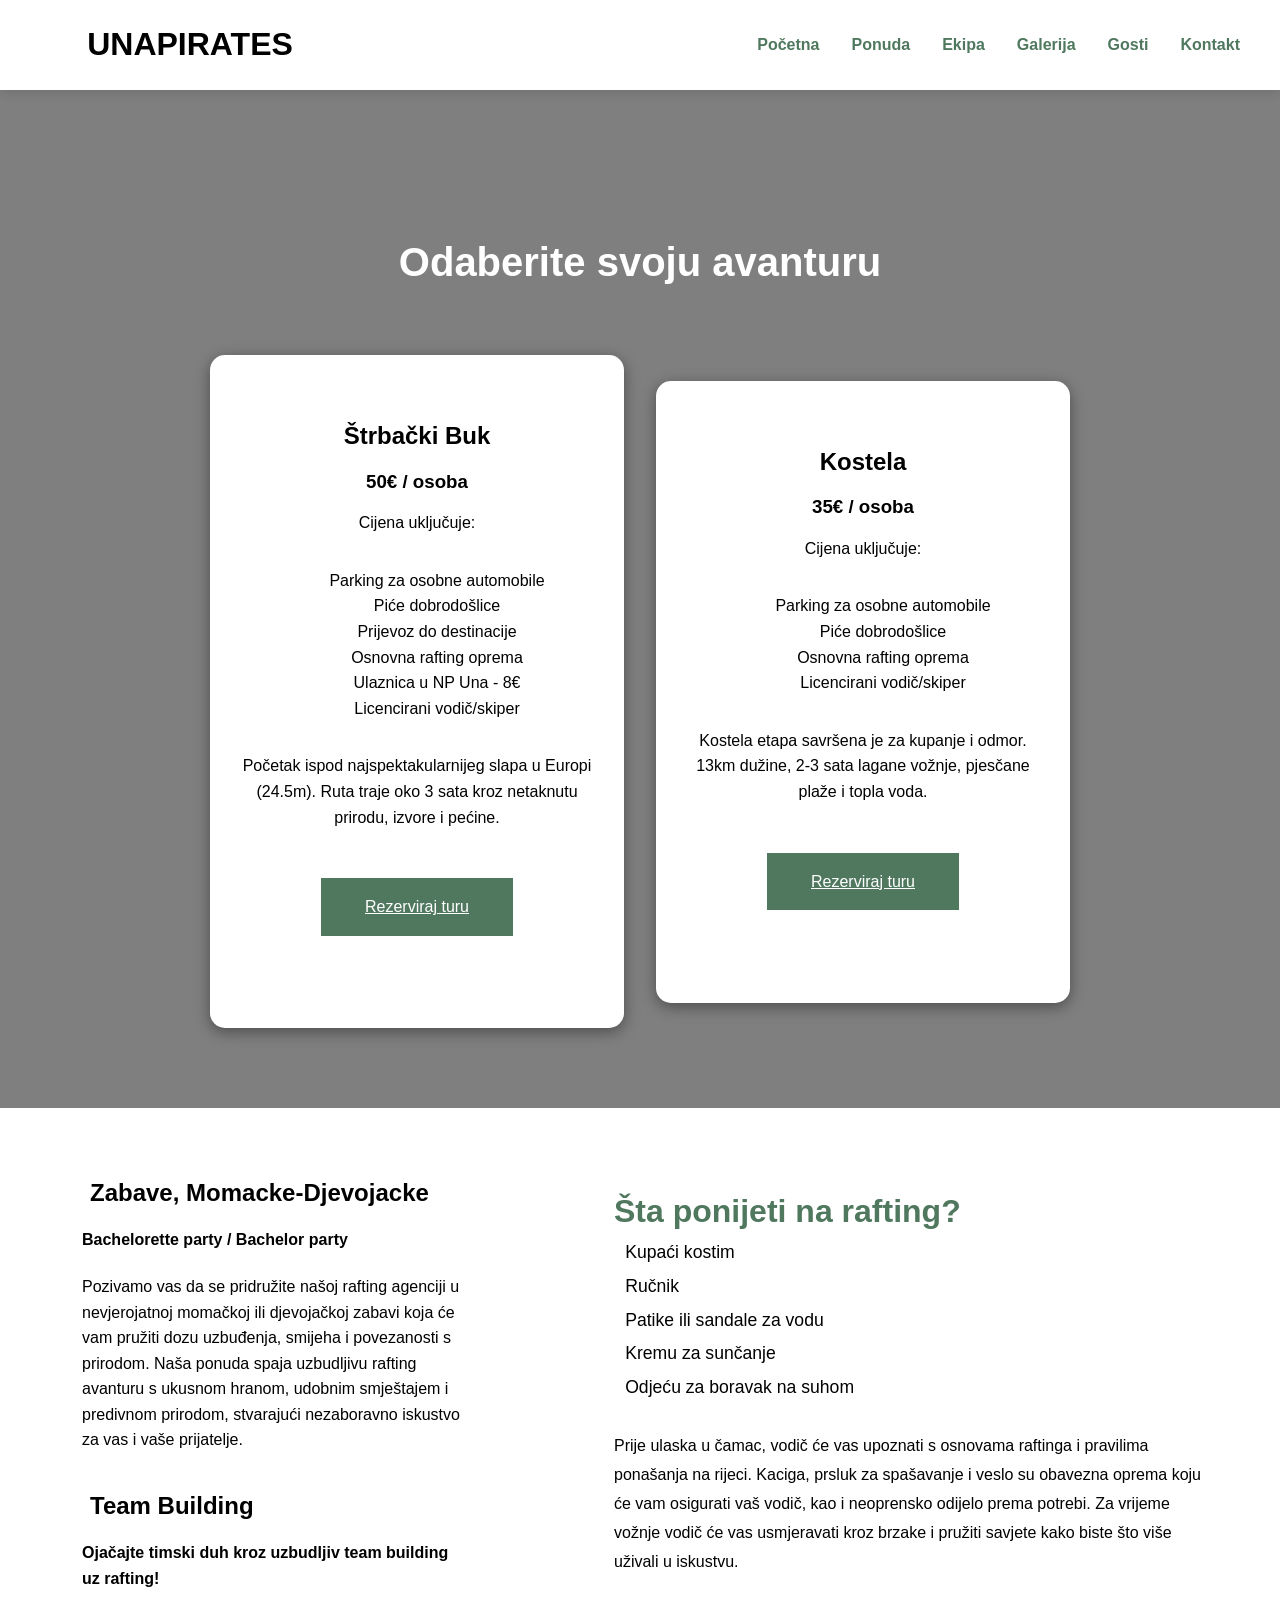
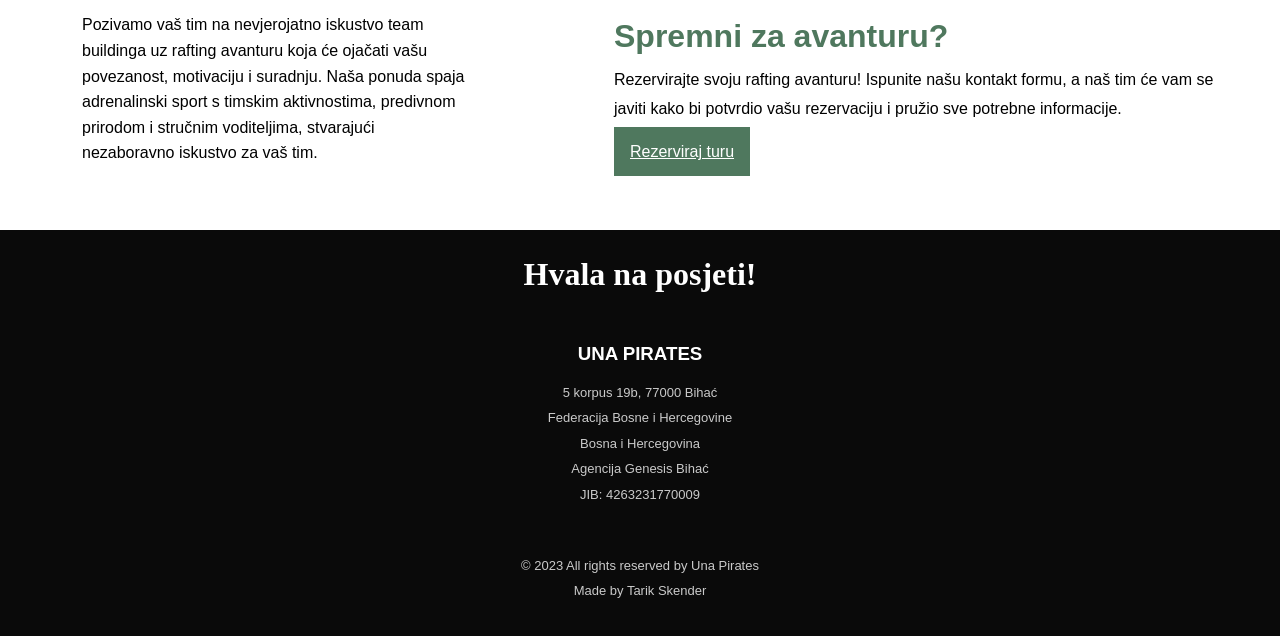
==== aktivnosti.html @ 762ec2bd "Prvi push, dodan gitignore za folder -materijali-" ====
<!DOCTYPE html>
<html>
<head>
    <meta name="viewport" content="width=device-width, initial-scale=1" />
    <meta charset="utf-8" />
    <link rel="stylesheet" href="./css/main.css" />
    <link rel="stylesheet" href="./css/mbar.css" />
    <link rel="stylesheet" href="./css/carousel.css" />
    <link rel="stylesheet" href="./css/offers.css" />
    <link rel="stylesheet" href="./css/navbar.css" />
    <script src="https://kit.fontawesome.com/53f832df41.js" crossorigin="anonymous"></script>
    <script src="https://ajax.googleapis.com/ajax/libs/jquery/3.5.1/jquery.min.js"></script>
    <title>UNA PIRATES</title>
    <link rel="icon" href="materijali/logo.webp" type="image/x-icon" />
</head>
<body>
    <input type="checkbox" id="active" />
    <label for="active" class="menu-btn"><i class="fas fa-bars"></i></label>
    <div class="wrapper">
        <img src="./materijali/logo.webp" class="menu-image" />
        <ul>
            <li><a href="index.html">Pocetna</a></li>
            <li><a href="index.html#usluge">Ponuda</a></li>
            <li><a href="index.html#ekipa">Ekipa</a></li>
            <li><a href="index.html#galerija">Galerija</a></li>
            <li><a href="index.html#gosti">Gosti</a></li>
            <li><a href="index.html#kontakt">Kontakt</a></li>
            <div id="google_translate_element"></div>
        </ul>
    </div>

    <header class="site-header">
        <nav class="navbar-container">
            <div class="logo-section">
                <h1 class="navbar-logo-text">UNAPIRATES</h1>
            </div>
            <ul class="navbar-links">
                <li><a href="index.html"><i class="fas fa-home"></i> Početna</a></li>
                <li><a href="index.html#usluge"><i class="fas fa-list"></i> Ponuda</a></li>
                <li><a href="index.html#ekipa"><i class="fas fa-users"></i> Ekipa</a></li>
                <li><a href="index.html#galerija"><i class="fas fa-images"></i> Galerija</a></li>
                <li><a href="index.html#gosti"><i class="fas fa-comment"></i> Gosti</a></li>
                <li><a href="index.html#kontakt"><i class="fas fa-envelope"></i> Kontakt</a></li>
            </ul>
        </nav>
    </header>

    <section class="offers-section">
        <div></div>
        <h1 class="offers-title">Odaberite svoju avanturu</h1>
        <div class="offers-cards">
            <!-- Štrbački Buk Card -->
            <div class="offer-card main-offer">
                <i class="fas fa-water offer-icon"></i>
                <h2>Štrbački Buk</h2>
                <h3 class="price">50€ / osoba</h3>
                <p class="includes">Cijena uključuje:</p>
                <ul class="offer-list">
                    <li><i class="fas fa-car"></i> Parking za osobne automobile</li>
                    <li><i class="fas fa-glass-cheers"></i> Piće dobrodošlice</li>
                    <li><i class="fas fa-shuttle-van"></i> Prijevoz do destinacije</li>
                    <li><i class="fas fa-helmet-safety"></i> Osnovna rafting oprema</li>
                    <li><i class="fas fa-ticket-alt"></i> Ulaznica u NP Una - 8€</li>
                    <li><i class="fas fa-user-tie"></i> Licencirani vodič/skiper</li>
                </ul>
                <p class="description">
                    Početak ispod najspektakularnijeg slapa u Europi (24.5m).
                    Ruta traje oko 3 sata kroz netaknutu prirodu, izvore i pećine.
                </p>
                <a href="reservation.php" class="green-button">Rezerviraj turu</a>
            </div>

            <!-- Kostela Card -->
            <div class="offer-card">
                <i class="fas fa-umbrella-beach offer-icon"></i>
                <h2>Kostela</h2>
                <h3 class="price">35€ / osoba</h3>
                <p class="includes">Cijena uključuje:</p>
                <ul class="offer-list">
                    <li><i class="fas fa-car"></i> Parking za osobne automobile</li>
                    <li><i class="fas fa-glass-cheers"></i> Piće dobrodošlice</li>
                    <li><i class="fas fa-helmet-safety"></i> Osnovna rafting oprema</li>
                    <li><i class="fas fa-user-tie"></i> Licencirani vodič/skiper</li>
                </ul>
                <p class="description">
                    Kostela etapa savršena je za kupanje i odmor.
                    13km dužine, 2-3 sata lagane vožnje, pjesčane plaže i topla voda.
                </p>
                <a href="reservation.php" class="green-button">Rezerviraj turu</a>
            </div>
        </div>
    </section>

    <div class="text-section__wrapper">
        <div class="text-wrapper">
            <h2 style="margin: 1.5rem 0 0rem;">
                <i class="fas fa-glass-cheers"></i> Zabave, Momacke-Djevojacke
            </h2>
            <h4>Bachelorette party / Bachelor party</h4>
            <p>
                Pozivamo vas da se pridružite našoj rafting agenciji u nevjerojatnoj
                momačkoj ili djevojačkoj zabavi koja će vam pružiti dozu uzbuđenja,
                smijeha i povezanosti s prirodom. Naša ponuda spaja uzbudljivu rafting
                avanturu s ukusnom hranom, udobnim smještajem i predivnom prirodom,
                stvarajući nezaboravno iskustvo za vas i vaše prijatelje.
            </p>

            <h2 style="margin: 2.5rem 0 0rem;">
                <i class="fas fa-users"></i> Team Building
            </h2>
            <h4>Ojačajte timski duh kroz uzbudljiv team building uz rafting!</h4>
            <p>
                Pozivamo vaš tim na nevjerojatno iskustvo team buildinga uz rafting
                avanturu koja će ojačati vašu povezanost, motivaciju i suradnju. Naša
                ponuda spaja adrenalinski sport s timskim aktivnostima, predivnom
                prirodom i stručnim voditeljima, stvarajući nezaboravno iskustvo za
                vaš tim.
            </p>
        </div>

        <section class="rafting-description">
            <h2 class="rafting-title">Šta ponijeti na rafting?</h2>
            <ul class="rafting-list">
                <li><i class="fas fa-swimmer"></i> Kupaći kostim</li>
                <li><i class="fas fa-water"></i> Ručnik</li>
                <li><i class="fas fa-shoe-prints"></i> Patike ili sandale za vodu</li>
                <li><i class="fas fa-sun"></i> Kremu za sunčanje</li>
                <li><i class="fas fa-tshirt"></i> Odjeću za boravak na suhom</li>
            </ul>
            <p class="rafting-info">
                Prije ulaska u čamac, vodič će vas upoznati s osnovama raftinga i pravilima ponašanja na rijeci.
                Kaciga, prsluk za spašavanje i veslo su obavezna oprema koju će vam osigurati vaš vodič, kao i neoprensko odijelo prema potrebi.
                Za vrijeme vožnje vodič će vas usmjeravati kroz brzake i pružiti savjete kako biste što više uživali u iskustvu.
            </p>

            <h2 class="rafting-title" style="margin-top: 3rem;">Spremni za avanturu?</h2>
            <p class="rafting-reservation">
                Rezervirajte svoju rafting avanturu!
                Ispunite našu kontakt formu, a naš tim će vam se javiti kako bi potvrdio vašu rezervaciju
                i pružio sve potrebne informacije.
            </p>
            <a href="reservation.php" class="green-button">Rezerviraj turu</a>
        </section>
    </div>

    <div id="google_element"></div>

    <footer class="footer">
        <h1 style="margin-top: 2rem">Hvala na posjeti!</h1>
        <div class="footer-wrapper">
            <div class="footer-first">
                <h3>UNA PIRATES</h3>
                <a>
                    <p>
                        5 korpus 19b, 77000 Bihać<br />
                        Federacija Bosne i Hercegovine<br />
                        Bosna i Hercegovina<br />
                        Agencija Genesis Bihać<br />
                        JIB: 4263231770009
                    </p>
                </a>
            </div>
        </div>
        <p style="margin: 2rem 0rem 2rem 0rem; text-align: center;">
            © 2023 All rights reserved by Una Pirates <br />
            Made by Tarik Skender
        </p>
    </footer>

    <script src="/js/skripta.js"></script>
    <script src="https://translate.google.com/translate_a/element.js?cb=googleTranslateElementInit"></script>
</body>
</html>
---- css/main.css ----
body {
  margin: 0;
  background-color: white;
  font-family: "FUTURA", fallback-fonts, sans-serif;
  color: white;
  scroll-behavior: smooth;
  top: 0px !important;
  line-height: 1.6rem;
}


.image-overlay {
  position: absolute;
  top: 0; 
  left: 0; 
  right: 0; 
  bottom: 0;
  background: rgba(0, 0, 0, 0.4); /* 40% black overlay */
  z-index: 0;
}

.skiptranslate {
  display: none;
}
#google_translate_element div {
  display: flex;
  flex-direction: column;
  align-items: center;
}
nav,
div {
  display: flex;
}

@font-face {
  font-family: "EDO";
  src: url("/materijali/edo.ttf");
}
@font-face {
  font-family: "FUTURA";
  src: url("/materijali/Futura\ Medium.otf");
}
.spinner {
  border: 8px solid rgba(0, 0, 0, 0.1);
  border-radius: 50%;
  border-top: 8px solid #34624d;
  width: 60px;
  height: 60px;
  animation: spin 2s linear infinite;
  margin: 20px auto;
}

@keyframes spin {
  0% {
    transform: rotate(0deg);
  }
  100% {
    transform: rotate(360deg);
  }
}

.green-button {
  margin-top: 5ch;
  margin-bottom: 5ch;
  border: 0;
  padding: 1rem;
  background-color: #4f785e;
  color: white;
  width: 10rem;
  font-size: 1rem;
}

.green-button:hover {
  background-color: #34624d;
  cursor: pointer;
}

.navbar {
  height: 100px;
  margin-bottom: 50px;
  align-items: center;
  width: 100%;
  z-index: 1;
}

.navbar ul {
  display: none;
}

.navbar img {
  height: 45px;
  position: absolute;
  right: 10%;
  filter: drop-shadow(0 0 0.35rem rgb(0, 0, 0));
}

.image-section__location {
  position: absolute;
  top: 100px;
  left: 15px;
}

.image-section h1 {
  font-size: 20px;
}

.image-section {
  background-position: center;
  height: 70vh;
  position: relative;
  /* background-repeat: no-repeat;
  background-image: url(/materijali/buk.jpg); */
}

#bg-video,
#bg-video2 {
  position: absolute;
  top: 0;
  left: 0;
  width: 100%;
  height: 100%;
  object-fit: cover;
  object-position: center;
  z-index: -10;
  transform: scaleX(1), scaleY(-1);
}

#mute-button {
  position: absolute;
  bottom: 30px;
  right: 10px;
  padding: 10px 20px;
  font-size: 16px;
  color: white;
  background-color: rgba(0, 0, 0, 0.5);
  border: none;
  cursor: pointer;
}

#mute-button:hover {
  background-color: rgba(0, 0, 0, 0.8);
}

.solid {
  background-color: #fff500;
  height: 3px;
  width: 50%;
}
.image-section__textblock {
  position: absolute;
  bottom: 0;
  display: block;
  margin: 20px;
  font-size: 13px;
}
.menu-btn {
  display: inline-block;
}

.usluge-section {
  position: relative;
  background-image: linear-gradient(0deg, transparent, #ffffffbe),
    url(../materijali/4931029.webp);

  background-size: 500px;
  display: block;
}
.usluge-section__titles {
  position: relative;
  width: 100%;
  height: 80px;
}
.usluge-section__content {
  width: 100%;
  margin-top: 6rem;
  display: flex;
  flex-wrap: wrap;
  justify-content: center;
}

.component {
  height: 250px;
  background-color: #4f785e;
  background-size: 300px;
  margin: 5px;
  background-position: center;
  font-size: 12px;
  text-align: left;
  flex-basis: 45%;
  background-color: lightgray;
}

.component:hover {
  cursor: pointer;
  box-shadow: 3px 4px 5px rgba(0, 0, 0, 0.583);
}
.component h1 {
  margin: 15px 0px 0px 15px;
}
.component1 {
  background-image: linear-gradient(0deg, transparent, #0000008f),
    url(../materijali/newbgnd.webp);
}
.component2 {
  background-image: linear-gradient(0deg, transparent, #0000008f),
    url(../materijali/background.webp);
}
.component3 {
  background-image: linear-gradient(0deg, transparent, #0000008f),
    url(../materijali/smjestaj.webp);
}
.component4 {
  background-image: linear-gradient(0deg, transparent, #0000008f),
    url(../materijali/avanture.webp);
}

/* .component5 {
  flex-basis: calc(90% + 10px);
  height: 200px;
  background-image: linear-gradient(0deg, transparent, #0000008f),
    url(../materijali/ekstra.png);
  background-size: cover;
} */
.usluge-naslov {
  font-family: "EDO", fallback-fonts, sans-serif;
  color: #fff500;
  filter: drop-shadow(0 0 0.35rem rgb(0, 0, 0));
  position: absolute;
  font-size: 35px;
}
.n1 {
  right: 7rem;
  top: 2rem;
  font-size: 40px;
}
.n2 {
  right: 2rem;
  top: 4rem;
  font-size: 40px;
}
.image-section__location i {
  margin-top: 25px;
  width: 25px;
}
.ekipa-section {
  background-color: rgb(255, 255, 255);
  display: flex;
  justify-content: center;
  flex-wrap: wrap;
  color: black;
}
.ekipa-section h1 {
  font-family: "EDO";
  margin-top: 50px;
  font-size: 3rem;
  margin-bottom: 0;
}
.ekipa__title {
  display: flex;
  flex-direction: column;
  align-items: center;
  color: black;
  width: 100%;
  text-align: center;
}
.ekipa-section h2,
h3 {
  margin: 0;
}
.ekipa-section h3 {
  font-weight: 100;
}
.ekipa__title p {
  font-size: 13px;
  margin: 20px;
  text-align: center;
}
.profile-cards {
  display: flex;
  flex-wrap: wrap;
  justify-content: center;
  width: 60%;
}
.profile-card {
  display: block;
  margin-top: 50px;
}
.profile-card div {
  width: 80vw;
}
.profile-card__image {
  background-color: rgb(35, 35, 35);
  background-image: url(../materijali/bukpozadina.webp);
  background-size: 400px;
  background-position: center;
  height: 150px;
}
.profile-card__content {
  background-color: rgb(255, 255, 255);
  box-shadow: 3px 5px 15px rgba(0, 0, 0, 0.299);
  border-bottom-right-radius: 15px;
  position: relative;
  display: block;
  justify-content: center;
  padding-top: 3.5rem;
  text-align: center;
  padding-bottom: 1.5rem;
  margin-bottom: 50px;
}
.profile-card__circle {
  border-radius: 50%;
  height: 120px;
  width: 120px;
  position: absolute;
  top: -80px;
  left: 31%;
  background-color: #fff500;
  border: 3px solid #ffffff;
}

.card2 div {
  width: 11rem;
  margin: 0.5rem;
}
.circle2 {
  height: 100px;
  width: 100px;
  left: 20%;
  top: -50px;
}
.content2 h2 {
  margin-top: 1rem;
}
.content2 {
  height: auto;
  padding-bottom: 2rem;
}
.gallery-section {
  color: black;
}
.gallery-section h1,
.gallery-section p {
  display: block;
  text-align: center;
}
.gallery-section h1 {
  font-size: 3rem;
  font-family: "EDO";
}
.gallery_seeMoreButton{
  width: 100%; 
  justify-content: center;
  margin-top: 2rem;
}
.video-presentation-section {
  color: black;
  text-align: center;
  position: relative;
}
.video-presentation-section.height {
  height: 70vh;
}

.h1videopres {
  color: black;
  text-align: center;
  margin-bottom: 2rem;
  font-family: "EDO";
  line-height: 1.9rem;
}
.social-media-icons {
  height: 50px;
  width: 100%;
  display: flex;
  justify-content: center;
  align-items: center;
  margin-top: 2rem;
  margin-bottom: 3rem;
}
.social-media-icons svg {
  margin: 0.5rem;
}
.testimonial-section {
  background-color: rgb(10, 10, 10);
  display: block;
  text-align: center;
  margin-top: 2rem;
  padding: 2.5rem;
}
.testimonial-section h1 {
  font-family: "EDO";
  margin: 0rem 0rem 0rem 0rem;
}
.contact-section {
  display: inline-block;
  text-align: left;
  color: black;
  padding: 2.5rem;
}
.contact-section h1 {
  font-family: "EDO";
}
.contact-section h2,
.contact-section p {
  text-align: left;
}
.contact-section input {
  height: 1rem;
  border: 1px solid black;
  width: 80%;
  padding: 1rem;
}

.footer {
  background-color: rgb(10 10 10);
  display: inline-block;
  width: 100%;
  text-align: center;
}

.footer h1 {
  text-align: center;
  font-family: "EDO";
}

.footer-wrapper {
  display: flex;
  width: 100%;
}
.footer-wrapper div {
  display: flex;
  flex-direction: column;
  align-items: center;
  width: 100%;
}

.footer p {
  color: rgba(249, 249, 249, 0.805);
  font-size: 13px;
  z-index: 10;
  text-decoration: none;
}
.footer h3 {
  margin-top: 2rem;
}

@media (max-width: 768px) {
  .gallery, .image-overlay{
    display: none;
  }
  .teamParagraphsHalf {
    width: 90% !important;
  }
  .profile-cards {
    width: 100%;
  }
  .desktop-locationP {
    display: none;
  }
  .image-section {
    background-image: linear-gradient(180deg, rgba(0, 0, 0, 0.616), transparent),
      url(../materijali/raftingsl.webp);
    background-size: cover;
    background-color: white;
  }
  /* #mute-button,
  #bg-video {
    display: none;
  } */
}
---- css/mbar.css ----
.wrapper {
  position: fixed;
  height: 100%;
  width: 100%;
  background: #fff;
  clip-path: circle(25px at calc(100% - 45px) -25px);
  transition: all 0.3s ease-in-out;
  z-index: 3;
  color: black;
  font-family: inherit;
  font-family: "Lato", sans-serif;
  font-family: "Oswald", sans-serif;
  text-align: center;
}
.wrapper a {
  text-align: left;
}
#active:checked ~ .wrapper {
  clip-path: circle(75%);
}
.menu-btn {
  position: fixed;
  z-index: 4;
  left: 20px;
  top: 1.5rem;
  height: 25px;
  width: 50px;
  text-align: center;
  line-height: 50px;
  font-size: 25px;
  cursor: pointer;
  transition: all 0.3s ease-in-out;
}
#active:checked ~ .menu-btn {
  color: #000;
}
#active:checked ~ .menu-btn i:before {
  content: "\f00d";
}
.wrapper ul {
  position: absolute;
  top: 50%;
  left: 46%;
  transform: translate(-50%, -50%);
  list-style: none;
  text-align: left;
  display: flex;
  flex-direction: column;
  align-items: center;
}

.wrapper ul li {
  text-align: left;
  display: flex;
  width: 100%;
  justify-content: center;
}
.wrapper ul li a {
  color: transparent;
  text-decoration: none;
  font-size: 30px;
  font-weight: 500;
  color: #000;
  border-radius: 50px;
  background: #fff;
  padding: 1rem;
  position: relative;

  transition: all 0.3s ease;
}

.wrapper ul li a:hover:after {
  transform: scaleY(1);
}
.wrapper ul li a:hover {
  color: #000;
}
input[type="checkbox"] {
  display: none;
}
.content {
  position: absolute;
  top: 50%;
  left: 50%;
  transform: translate(-50%, -50%);
  z-index: -1;
  text-align: left;
  width: 100%;
  color: #202020;
}
.content .title {
  font-size: 40px;
  font-weight: 700;
}
.content p {
  font-size: 35px;
  font-weight: 600;
}

@keyframes rotate {
  0% {
    filter: hue-rotate(0deg);
  }
  100% {
    filter: hue-rotate(360deg);
  }
}

.menu-btn.close {
  flex-direction: row;
  align-items: center;
  z-index: 5;
}

.menu-btn.close div {
  width: 3px;
  height: 35px;
}

.menu-btn.close div:first-child {
  transform: rotate(45deg);
}

.menu-btn.close div:last-child {
  transform: rotate(-45deg);
}

.menu-btn.close div:nth-child(2) {
  display: none;
}
.menu-image {
  position: absolute;
  height: 10%;
  right: 40px;
  top: 40px;
}
.wrapper {
  position: fixed;
  height: 100%;
  width: 0; /* initially, width is set to 0 */
  background: #fff;
  transition: all 0.3s ease-in-out;
  z-index: 3;
  color: black;
  font-family: inherit;
  font-family: "Lato", sans-serif;
  font-family: "Oswald", sans-serif;
  overflow: hidden; /* prevents overflow when width is 0 */
}

#active:checked ~ .wrapper {
  width: 75%; /* expands to 75% width when active */
}
---- css/carousel.css ----
@keyframes tonext {
  75% {
    left: 0;
  }
  95% {
    left: 100%;
  }
  98% {
    left: 100%;
  }
  99% {
    left: 0;
  }
}

@keyframes tostart {
  75% {
    left: 0;
  }
  95% {
    left: -300%;
  }
  98% {
    left: -300%;
  }
  99% {
    left: 0;
  }
}

@keyframes snap {
  96% {
    scroll-snap-align: center;
  }
  97% {
    scroll-snap-align: none;
  }
  99% {
    scroll-snap-align: none;
  }
  100% {
    scroll-snap-align: center;
  }
}

*::-webkit-scrollbar {
  width: 0;
}

*::-webkit-scrollbar-track {
  background: transparent;
}

*::-webkit-scrollbar-thumb {
  background: transparent;
  border: none;
}

* {
  -ms-overflow-style: none;
}

ol,
li {
  list-style: none;
  margin: 0;
  padding: 0;
}

.carousel {
  position: relative;
  padding-top: 75%;
  filter: drop-shadow(0 0 10px #0003);
  perspective: 100px;
}

.carousel__viewport {
  position: absolute;
  top: 0;
  right: 0;
  bottom: 0;
  left: 0;
  display: flex;
  overflow-x: scroll;
  scroll-behavior: smooth;
  scroll-snap-type: x mandatory;
}

.carousel__slide {
  position: relative;
  flex: 0 0 100%;
  width: 100%;
  background-color: #fff500;
}

.carousel__slide:nth-child(even) {
  background-color: #fff500;
}

.carousel__slide:before {
  position: absolute;
  top: 50%;
  left: 50%;
  transform: translate3d(-50%, -40%, 70px);
  color: #fff;
  font-size: 2em;
}

.carousel__snapper {
  position: absolute;
  top: 0;
  left: 0;
  width: 100%;
  height: 100%;
  scroll-snap-align: center;
}

@media (hover: hover) {
  .carousel__snapper {
    animation-name: tonext, snap;
    animation-timing-function: ease;
    animation-duration: 4s;
    animation-iteration-count: infinite;
  }

  .carousel__slide:last-child .carousel__snapper {
    animation-name: tostart, snap;
  }
}

@media (prefers-reduced-motion: reduce) {
  .carousel__snapper {
    animation-name: none;
  }
}

.carousel:hover .carousel__snapper,
.carousel:focus-within .carousel__snapper {
  animation-name: none;
}

.carousel__navigation {
  position: absolute;
  right: 0;
  bottom: -2rem;
  left: 0;
  text-align: center;
}

.carousel__navigation-list,
.carousel__navigation-item {
  display: inline-block;
}

.carousel__navigation-button {
  display: inline-block;
  width: 0.7rem;
  height: 0.7rem;
  background-color: #333;
  background-clip: content-box;
  border: 0.25rem solid transparent;
  border-radius: 50%;
  font-size: 0;
  transition: transform 0.1s;
}

.carousel::before,
.carousel::after,
.carousel__prev,
.carousel__next {
  position: absolute;
  top: 0;
  margin-top: 37.5%;
  width: 4rem;
  height: 4rem;
  transform: translateY(-50%);
  border-radius: 50%;
  font-size: 0;
  outline: 0;
}

.carousel::before,
.carousel__prev {
  left: -1rem;
}

.carousel::after,
.carousel__next {
  right: -1rem;
}

/* .carousel::before,
.carousel::after {
  content: "";
  z-index: 1;
  background-color: #333;
  background-size: 1.5rem 1.5rem;
  background-repeat: no-repeat;
  background-position: center center;
  color: #fff;
  font-size: 2.5rem;
  line-height: 4rem;
  text-align: center;
  pointer-events: none;
} */

.carousel::before {
  background-image: url("data:image/svg+xml,%3Csvg viewBox='0 0 100 100' xmlns='http://www.w3.org/2000/svg'%3E%3Cpolygon points='0,50 80,100 80,0' fill='%23fff'/%3E%3C/svg%3E");
}

.carousel::after {
  background-image: url("data:image/svg+xml,%3Csvg viewBox='0 0 100 100' xmlns='http://www.w3.org/2000/svg'%3E%3Cpolygon points='100,50 20,100 20,0' fill='%23fff'/%3E%3C/svg%3E");
}

.carousel__slide {
  background-size: cover;
  background-position: center;
}

.second-carousel li {
  background-size: cover;
  background-position: 0;
  background-repeat: no-repeat;
  background-color: #fff500;
}
#carousel__slide1 {
  background-image: url(../materijali/photo1.webp);
}
#carousel__slide2 {
  background-image: url(../materijali/photo2.webp);
}
#carousel__slide3 {
  background-image: url(../materijali/photo3.webp);
}
#carousel__slide4 {
  background-image: url(../materijali/photo4.webp);
}
#second-carousel__slide1 {
  background-image: url(../materijali/review1.webp);
}
#second-carousel__slide2 {
  background-image: url(../materijali/review2.webp);
}
#second-carousel__slide3 {
  background-image: url(../materijali/review3.webp);
}
#second-carousel__slide4 {
  background-image: url(../materijali/review4.webp);
}

@media (min-width: 768px) {
  .gallery {
    display: flex;
    flex-wrap: wrap;
    padding: 0rem 3rem;
  }
}
@media (min-width: 768px) {
  .carousel {
    display: none;
  }
}

.lead {
  font-weight: 600;
  color: #777;
}

.gallery-item {
  flex: 1 1 auto;
  flex-basis: 175px;
  margin: 0.5em;
  max-width: 530px;
  max-height: 300px;
  position: relative;
  cursor: pointer;
  overflow: hidden;
}
.gallery-item.item-2x3 {
  flex-basis: calc(175px * 0.666);
}
.gallery-item.item-3x4 {
  flex-basis: calc(175px * 0.75);
}
.gallery-item.item-1x1 {
  flex-basis: 175px;
}
.gallery-item.item-4x3 {
  flex-basis: calc(175px * 1.333);
}
.gallery-item.item-3x2 {
  flex-basis: calc(175px * 1.5);
}
.gallery-item.item-8x5 {
  flex-basis: calc(175px * 1.6);
}
.gallery-item.item-2x1 {
  flex-basis: calc(175px * 2);
}
.gallery-item::after {
  content: "";
  position: absolute;
  top: 0;
  bottom: 0;
  left: 0;
  right: 0;
  opacity: 0;
  background-color: rgba(0, 0, 0, 0.4);
  background-image: url("data:image/svg+xml,%3Csvg width='36' height='36' viewBox='0 0 36 36' fill='none' xmlns='http://www.w3.org/2000/svg'%3E%3Cpath fill-rule='evenodd' clip-rule='evenodd' d='M4.5 13.75C4.5 8.64137 8.64137 4.5 13.75 4.5C18.8586 4.5 23 8.64137 23 13.75C23 18.8586 18.8586 23 13.75 23C8.64137 23 4.5 18.8586 4.5 13.75ZM13.75 0C6.15609 0 0 6.15609 0 13.75C0 21.3439 6.15609 27.5 13.75 27.5C16.3774 27.5 18.8327 26.7631 20.9205 25.4846L30.4906 35.0547C31.7509 36.3151 33.7944 36.3151 35.0547 35.0547C36.3151 33.7944 36.3151 31.7509 35.0547 30.4906L25.4846 20.9205C26.7631 18.8327 27.5 16.3774 27.5 13.75C27.5 6.15609 21.3439 0 13.75 0Z' fill='white'/%3E%3C/svg%3E");
  background-position: center;
  background-size: 1.85rem;
  background-repeat: no-repeat;
  transition: opacity 250ms;
  z-index: 10;
}
.gallery-item .caption {
  position: absolute;
  text-align: center;
  left: 0;
  right: 0;
  bottom: 0;
  padding: 1em 0;
  line-height: 1em;
  color: #fff;
  background-color: rgba(0, 0, 0, 0.6);
  transform: translateY(4em);
  transition: transform 250ms;
  z-index: 20;
}
.gallery-item .caption span {
  display: inline-block;
  max-width: calc(100% - 2em);
  text-overflow: ellipsis;
  overflow: hidden;
  white-space: nowrap;
}
.gallery-item:hover .thumb {
  transform: scale(1.05);
}
@media (hover: hover) {
  .gallery-item:hover::after {
    opacity: 1;
  }
  .gallery-item:hover .caption {
    transform: translateY(0);
  }
}
.gallery-item .thumb {
  display: inline-block;
  width: 100%;
  height: 100%;
  object-fit: cover;
  min-height: unset;
  text-align: center;
  background-color: #333;
  transition: filter 500ms, transform 500ms;
}
.ie-fix .gallery-item .thumb {
  width: auto;
}
/* .gallery-item .placeholder {
  filter: blur(20px);
} */

.lightbox-wrapper {
  display: none;
  background-color: #2e2e35;
  position: fixed;
  top: 0;
  bottom: 0;
  left: 0;
  right: 0;
  z-index: 9999;
}

.lightbox {
  display: flex;
  flex-direction: column;
  height: 100%;
  width: 100%;
  color: white;
}
.lightbox .lightbox-header {
  flex-shrink: 0;
  display: flex;
  justify-content: space-between;
  align-items: center;
  background-color: rgba(0, 0, 0, 0.3);
  padding: 1em;
  font-weight: 600;
  text-align: center;
}
.lightbox .lightbox-header > * {
  opacity: 0.75;
}
.lightbox .lightbox-close {
  position: relative;
  height: 1.85rem;
  width: 1.85rem;
  display: flex;
  align-items: center;
  justify-content: center;
  background: none;
  padding: 0;
  border: none;
}
.lightbox .lightbox-close::before,
.lightbox .lightbox-close::after {
  position: absolute;
  content: "";
  height: 4px;
  width: 80%;
  background-color: #fff;
}
.lightbox .lightbox-close::before {
  transform: rotate(-45deg);
}
.lightbox .lightbox-close::after {
  transform: rotate(45deg);
}
.lightbox .lightbox-close:hover {
  opacity: 1;
}
.lightbox .lightbox-slides-wrapper {
  flex-grow: 1;
  display: flex;
  overflow: hidden;
  position: relative;
}
.lightbox .lightbox-arrow {
  position: absolute;
  top: 50%;
  width: 4rem;
  height: 4rem;
  padding: 0.5rem;
  background-repeat: no-repeat;
  background-position: center;
  background-size: 1.5em;
  opacity: 0.75;
  cursor: pointer;
  filter: drop-shadow(0 0 7px #000);
}
.lightbox .lightbox-arrow:hover {
  opacity: 1;
}
.lightbox .lightbox-arrow.arrow-left {
  left: 0;
  background-image: url("data:image/svg+xml,%3Csvg width='32' height='53' viewBox='0 0 32 53' fill='none' xmlns='http://www.w3.org/2000/svg'%3E%3Cpath fill-rule='evenodd' clip-rule='evenodd' d='M0 26.5L27.3171 0L32 4.54286L9.36585 26.5L32 48.4571L27.3171 53L0 26.5Z' fill='white'/%3E%3C/svg%3E");
}
.lightbox .lightbox-arrow.arrow-right {
  right: 0;
  background-image: url("data:image/svg+xml,%3Csvg width='32' height='53' viewBox='0 0 32 53' fill='none' xmlns='http://www.w3.org/2000/svg'%3E%3Cpath fill-rule='evenodd' clip-rule='evenodd' d='M32 26.5L4.68293 53L0 48.4571L22.6341 26.5L3.83911e-06 4.54286L4.68293 0L32 26.5Z' fill='white'/%3E%3C/svg%3E");
}
.lightbox .lightbox-slide {
  display: flex;
  align-items: center;
  justify-content: center;
  flex-grow: 1;
  transition: all 0ms ease;
  position: absolute;
  top: 0;
  bottom: 0;
  left: 0;
  right: 0;
}
.lightbox .lightbox-slide[data-state="prev"] {
  transform: translateX(-100%);
  opacity: 0;
}
.lightbox .lightbox-slide[data-state="next"] {
  transform: translateX(100%);
  opacity: 0;
}
.lightbox .lightbox-image {
  display: none;
  max-width: 100%;
  max-height: 100%;
}
.lightbox .spinner {
  display: none;
}
---- css/offers.css ----
.offers-section {
    position: relative;
    background: url('/materijali/buk.webp') center/cover no-repeat;
    text-align: center;
    padding: 5rem 1rem;
    z-index: 1;
    overflow: hidden;
  }
  
  .offers-section::before {
    content: "";
    position: absolute;
    top: 0; left: 0; right: 0; bottom: 0;
    background: rgba(0, 0, 0, 0.5); /* black overlay with 50% transparency */
    z-index: -1;
  }
  
  .offers-title {
    font-family: "EDO", sans-serif;
    font-size: 2rem;
    color: white; /* white title now, since background is dark */
    margin-bottom: 2rem;
    position: relative;
    z-index: 2;
  }
  
  .offers-cards {
    display: flex;
    flex-direction: column;
    align-items: center;
    gap: 2rem;
    position: relative;
    z-index: 2;
  }
  
  .offer-card {
    background: white;
    border-radius: 15px;
    box-shadow: 0px 4px 15px rgba(0, 0, 0, 0.4);
    padding: 3rem 2rem;
    width: 80%;
    max-width: 400px;
    display: flex;
    flex-direction: column;
    align-items: center;
    transition: transform 0.3s, box-shadow 0.3s;
    color: black;
  }
  
  .offer-card:hover {
    transform: translateY(-5px);
    box-shadow: 0px 8px 25px rgba(0, 0, 0, 0.5);
  }

  .text-section__wrapper{
    display: flex;
    justify-content: space-around;
  }
  
  .text-wrapper{
    display: block;
    color: black;
    margin: 3rem;
  }

  nav,div{
    display: block;
  }
  .text-section__wrapper{
    display: block;
    color: black;
  }
  .rafting-description{
    margin: 3rem;
  }

  /* DESKTOP VERSION */
  @media (min-width: 768px) {
    .rafting-description{
      margin: 0;
    }
    nav, div {
      display: flex;
    }
    .text-section__wrapper{
      display: flex;
      justify-content: space-around;
    }
    .text-wrapper{
      width: 30%;
    }
    .rafting-list li {
      list-style: none;
      margin: 0.8rem 0;
      font-size: 1rem;
      display: flex;
      align-items: center;
      gap: 0.7rem;
    }
    
    .rafting-list li i {
      color: #4f785e;
      font-size: 1.2rem;
    }
    .text-wrapper h2 i {
      color: #4f785e;
      margin-right: 0.5rem;
    }    
    .offers-cards {
      flex-direction: row;
      justify-content: center;
    }
  
    .offer-card {
      width: 350px;
      max-width: 400px;
    }
  
    .offers-title {
      font-size: 2.5rem;
      margin: 5rem;
    }
    .rafting-description {
        background-color: white;
        padding: 4rem 2rem;
        color: black;
      }
      
      .rafting-title {
        font-family: "EDO", sans-serif;
        color: #4f785e;
        font-size: 2rem;
        margin-bottom: 1rem;
      }
      
      .rafting-list {
        list-style: none;
        padding: 0;
        margin-bottom: 2rem;
      }
      
      .rafting-list li {
        margin: 0.5rem 0;
        font-size: 1.1rem;
      }
      
      .rafting-info,
      .rafting-reservation {
        font-size: 1rem;
        line-height: 1.8;
        max-width: 600px;
        margin: 1rem auto;
      }
      
      .green-button {
        margin-top: 2rem;
      }
      
  }
---- css/navbar.css ----
/* SITE HEADER & NAVBAR */
.site-header {
    background-color: white;
    box-shadow: 0 4px 10px rgba(0, 0, 0, 0.1);
    padding: 0.5rem 1rem;
    top: 0;
    z-index: 1000;
  }
  
  .navbar-container {
    max-width: 1200px;
    margin: auto;
    display: flex;
    align-items: center;
    justify-content: space-between;
    flex-wrap: wrap;
    padding: 1.5rem;
  }
  
  .logo-section {
    display: flex;
    align-items: center;
    width: 25%;
    justify-content: center;
  }
  
  .navbar-logo-text {
    font-family: "EDO", sans-serif;
    font-size: 2rem;
    color: black;
    margin: 0;
  }
  
  .navbar-links {
    list-style: none;
    display: flex;
    gap: 1.5rem;
    margin: 0;
    padding: 0;
  }
  
  .navbar-links li a {
    color: #4f785e;
    text-decoration: none;
    font-size: 1rem;
    font-weight: 600;
    display: flex;
    align-items: center;
    gap: 0.5rem;
    transition: color 0.3s ease;
  }
  
  .navbar-links li a:hover {
    color: #3d5f4a;
  }

  .site-header {
    background-color: white;
    box-shadow: 0 4px 10px rgba(0, 0, 0, 0.1);
    padding: 0.5rem 1rem;

    top: 0;
    z-index: 1000;
    transition: all 0.3s ease; /* smooth transition */
  }
  
  .site-header.scrolled {
    box-shadow: 0 6px 20px rgba(0, 0, 0, 0.2);
    background-color: white; /* You can slightly darken if you want */
  }
  
  
  
  /* Mobile version: hide desktop navbar */
  @media (max-width: 768px) {
    .site-header{
      background-color:rgba(255, 0, 0, 0);
      position: absolute;
      right: 1rem;
      box-shadow: none;
      top: 1rem;
      z-index: 2;
    }
    .logo-section{
      position: absolute;
      right: 2rem;
      width: auto;
    }
    .navbar-logo-text{
      color: white;
    }
    .navbar-links{
      display: none;
    }
  }
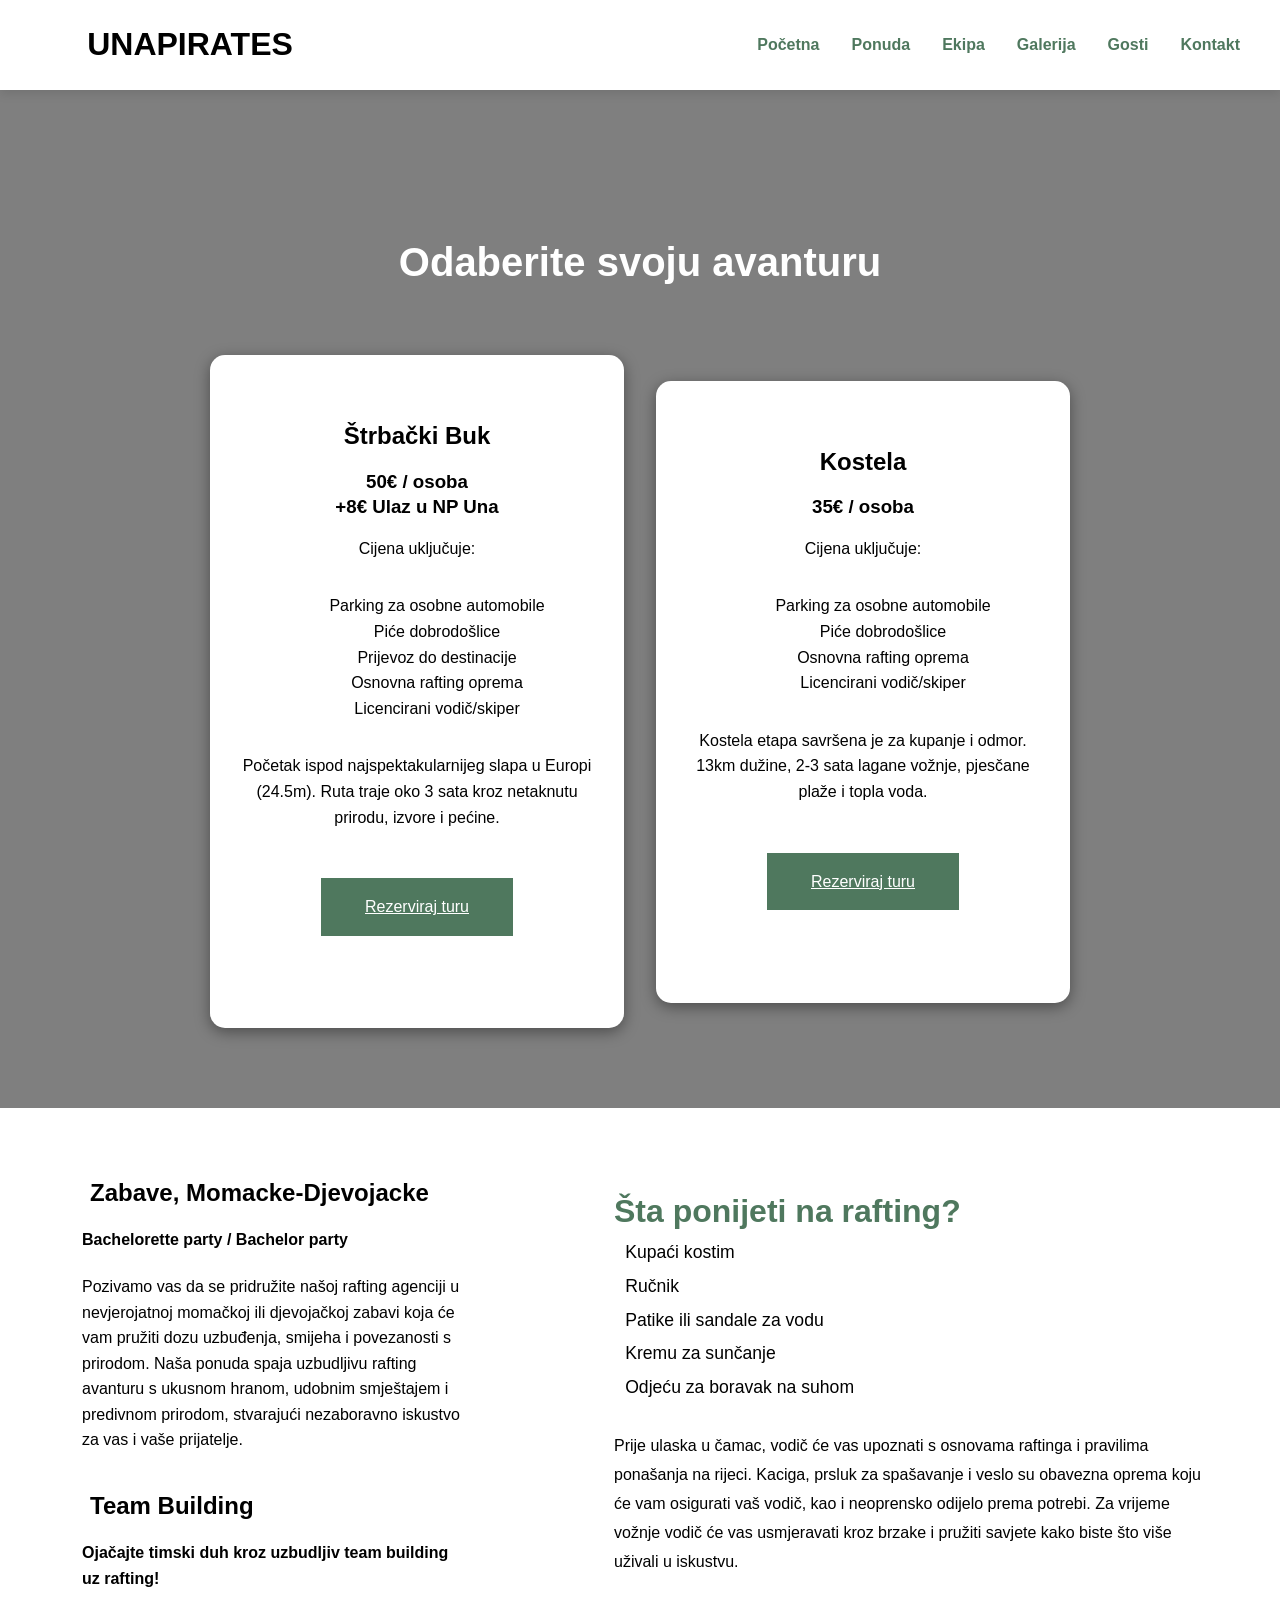
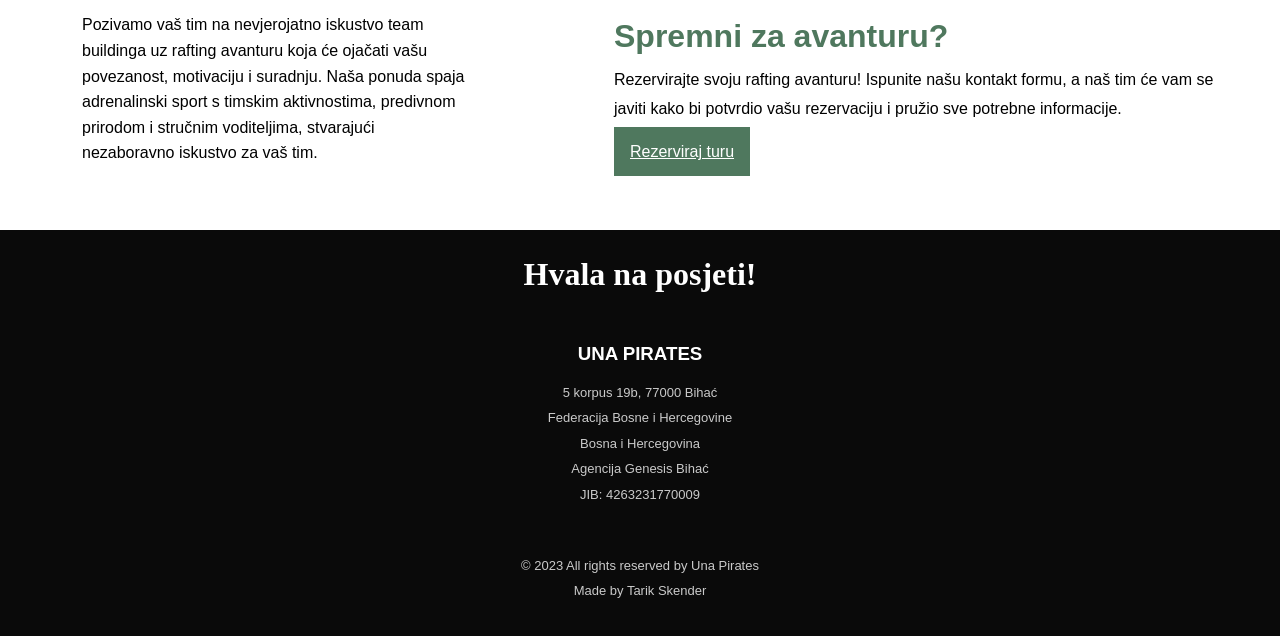
==== commit b3664f64: "finalna izmjena" ====
--- a/aktivnosti.html
+++ b/aktivnosti.html
@@ -54,13 +54,13 @@
                 <i class="fas fa-water offer-icon"></i>
                 <h2>Štrbački Buk</h2>
                 <h3 class="price">50€ / osoba</h3>
+                <h3 class="includes">+8€ Ulaz u NP Una</h3>
                 <p class="includes">Cijena uključuje:</p>
                 <ul class="offer-list">
                     <li><i class="fas fa-car"></i> Parking za osobne automobile</li>
                     <li><i class="fas fa-glass-cheers"></i> Piće dobrodošlice</li>
                     <li><i class="fas fa-shuttle-van"></i> Prijevoz do destinacije</li>
                     <li><i class="fas fa-helmet-safety"></i> Osnovna rafting oprema</li>
-                    <li><i class="fas fa-ticket-alt"></i> Ulaznica u NP Una - 8€</li>
                     <li><i class="fas fa-user-tie"></i> Licencirani vodič/skiper</li>
                 </ul>
                 <p class="description">
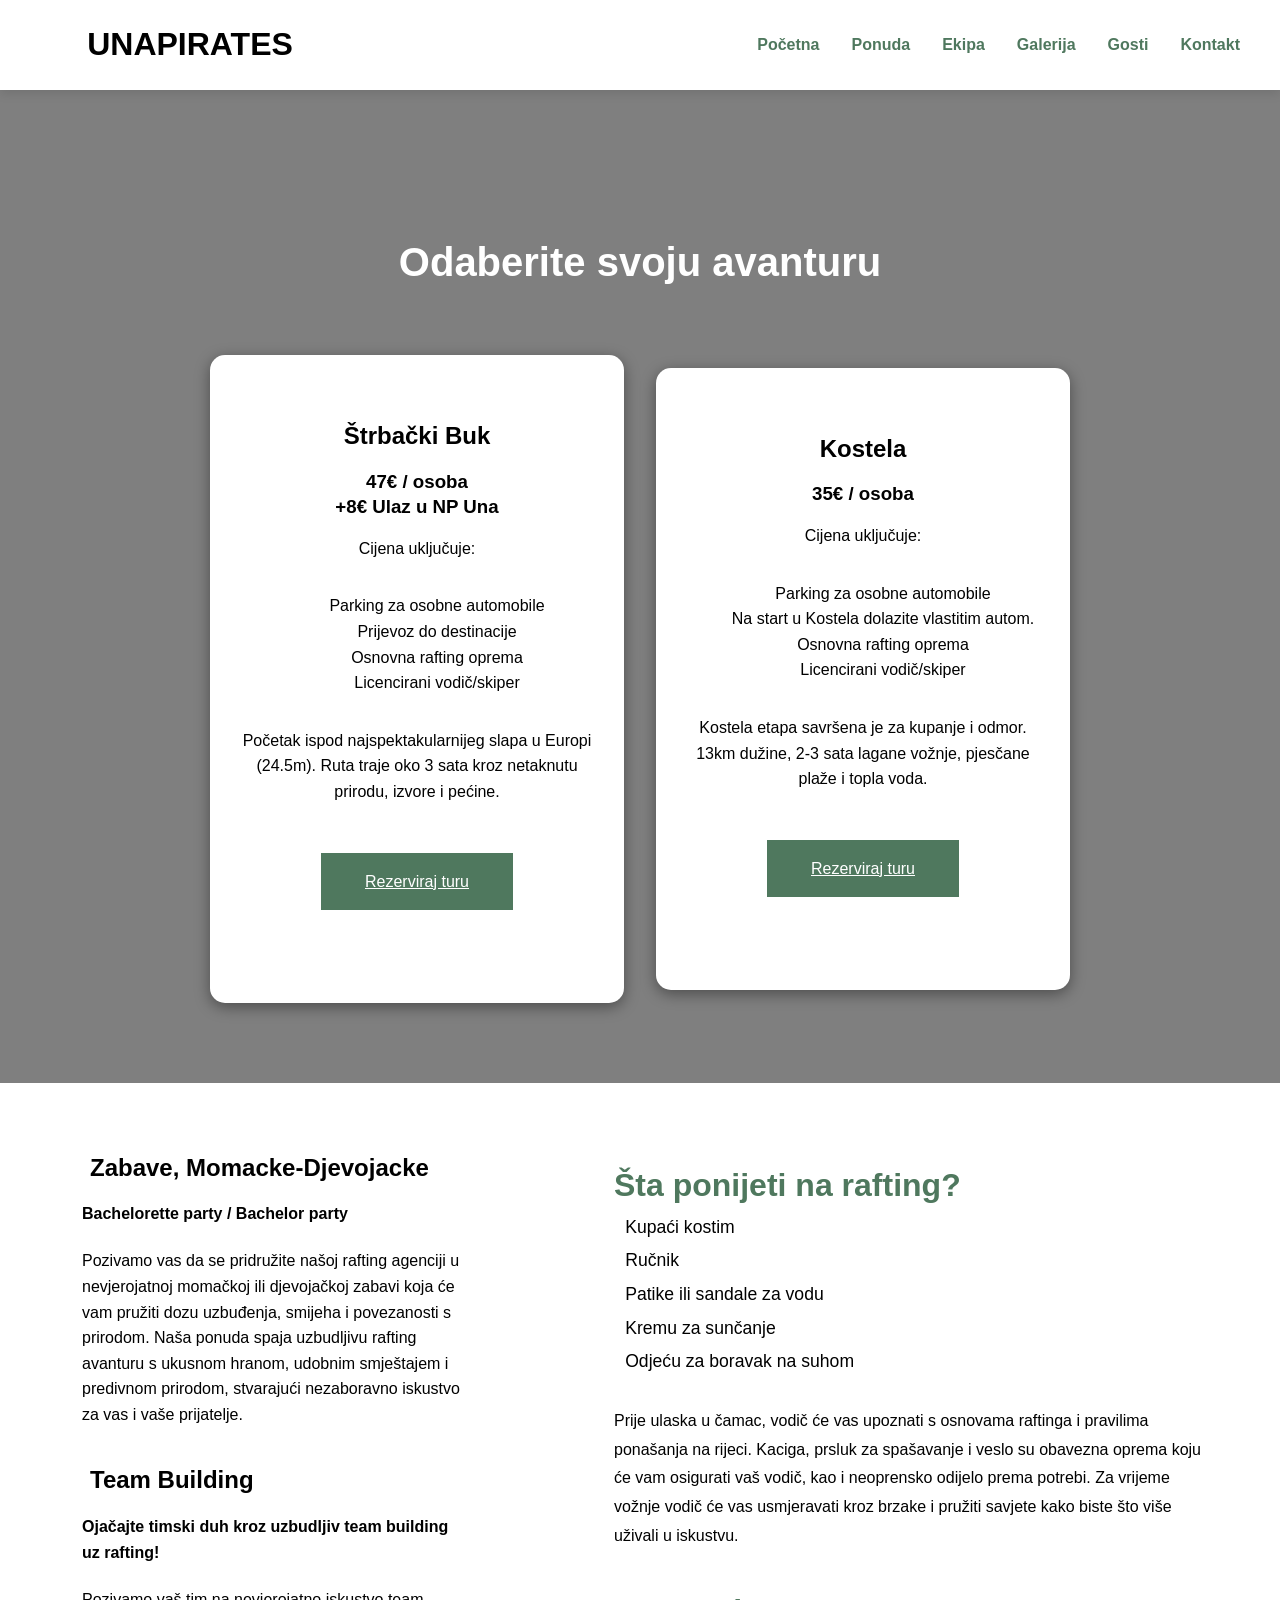
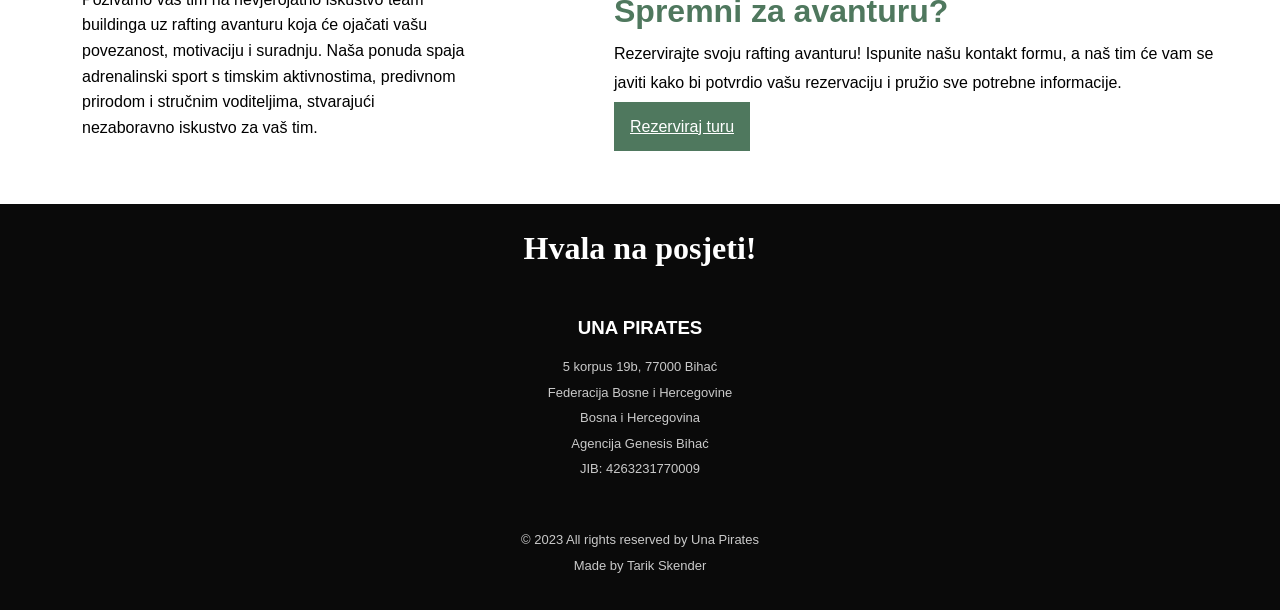
==== commit 17d96331: "Update aktivnosti.html" ====
--- a/aktivnosti.html
+++ b/aktivnosti.html
@@ -53,12 +53,11 @@
             <div class="offer-card main-offer">
                 <i class="fas fa-water offer-icon"></i>
                 <h2>Štrbački Buk</h2>
-                <h3 class="price">50€ / osoba</h3>
+                <h3 class="price">47€ / osoba</h3>
                 <h3 class="includes">+8€ Ulaz u NP Una</h3>
                 <p class="includes">Cijena uključuje:</p>
                 <ul class="offer-list">
                     <li><i class="fas fa-car"></i> Parking za osobne automobile</li>
-                    <li><i class="fas fa-glass-cheers"></i> Piće dobrodošlice</li>
                     <li><i class="fas fa-shuttle-van"></i> Prijevoz do destinacije</li>
                     <li><i class="fas fa-helmet-safety"></i> Osnovna rafting oprema</li>
                     <li><i class="fas fa-user-tie"></i> Licencirani vodič/skiper</li>
@@ -78,7 +77,7 @@
                 <p class="includes">Cijena uključuje:</p>
                 <ul class="offer-list">
                     <li><i class="fas fa-car"></i> Parking za osobne automobile</li>
-                    <li><i class="fas fa-glass-cheers"></i> Piće dobrodošlice</li>
+                    <li><i class="fas fa-glass-cheers"></i> Na start u Kostela dolazite vlastitim autom.</li>
                     <li><i class="fas fa-helmet-safety"></i> Osnovna rafting oprema</li>
                     <li><i class="fas fa-user-tie"></i> Licencirani vodič/skiper</li>
                 </ul>
@@ -170,4 +169,4 @@
     <script src="/js/skripta.js"></script>
     <script src="https://translate.google.com/translate_a/element.js?cb=googleTranslateElementInit"></script>
 </body>
-</html>+</html>
